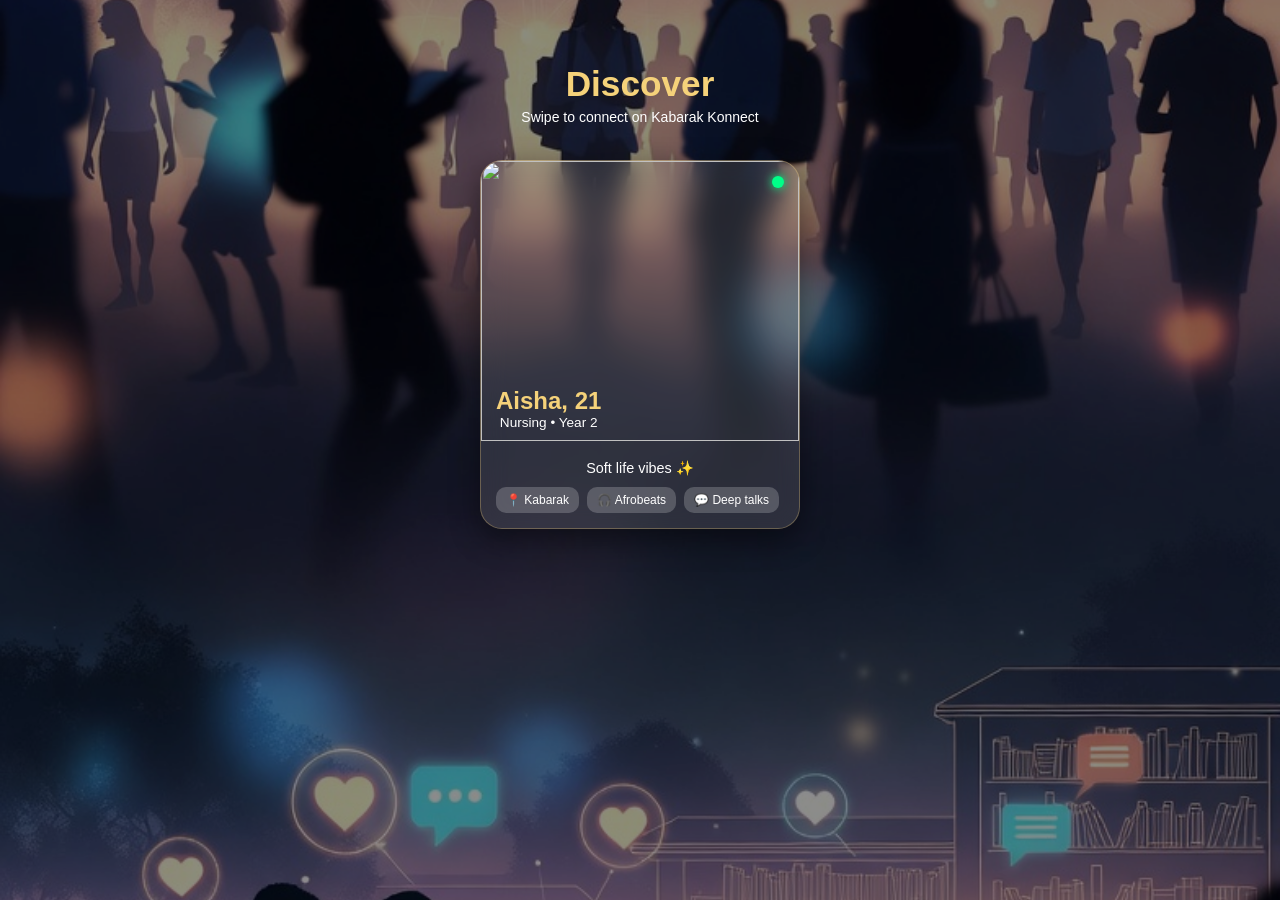
==== Discover.html @ ae92e22b "added discover page" ====
<!DOCTYPE html>
<html lang="en">
<head>
<meta charset="UTF-8">
<meta name="viewport" content="width=device-width,initial-scale=1.0">
<title>Discover</title>

<link rel="stylesheet" href="style.css">
</head>
<body>

<h1>Discover</h1>
<p class="subtitle">Swipe to connect on Kabarak Konnect</p>

<div class="discover-card" id="card">

<div class="image-container">
<img id="profileImage" src="aisha.jpg">

<div class="online-dot"></div>

<div class="overlay-info">
<h2 id="name"></h2>
<p id="meta"></p>
</div>

</div>

<div class="details">

<p id="bio"></p>

<div class="extra">
<span id="tag1"></span>
<span id="tag2"></span>
<span id="tag3"></span>
</div>

</div>

</div>


<script>

const card=document.getElementById("card");

const profiles=[

{
name:"Aisha, 21",
course:"Nursing",
year:"Year 2",
bio:"Soft life vibes ✨",
img:"aisha.jpg",
tags:["📍 Kabarak","🎧 Afrobeats","💬 Deep talks"]
},

{
name:"Brenda, 22",
course:"Law",
year:"Year 3",
bio:"Coffee and deep talks ☕",
img:"brenda.jpg",
tags:["📚 Reading","☕ Coffee","💬 Conversations"]
},

{
name:"Faith, 20",
course:"Computer Science",
year:"Year 1",
bio:"Tech girl energy 💻",
img:"faith.jpg",
tags:["💻 Coding","🎵 Music","❤️ Chill"]
}

];

let current=0;
let startX=0;


/* LOAD PROFILE */
function renderProfile(){

let p=profiles[current];

document.getElementById("name").textContent=p.name;

document.getElementById("meta").textContent=
p.course+" • "+p.year;

document.getElementById("bio").textContent=p.bio;

document.getElementById("profileImage").src=p.img;

document.getElementById("tag1").textContent=p.tags[0];
document.getElementById("tag2").textContent=p.tags[1];
document.getElementById("tag3").textContent=p.tags[2];

}


/* NEXT PROFILE */
function nextProfile(){

current++;

if(current>=profiles.length){
current=0;
}

renderProfile();

card.style.transition="none";
card.style.transform="translateX(0)";

setTimeout(function(){
card.style.transition=".3s";
},30);

}


/* SWIPE */
card.addEventListener("touchstart",function(e){

startX=e.touches[0].clientX;

});

card.addEventListener("touchend",function(e){

let diff=
e.changedTouches[0].clientX-startX;

if(Math.abs(diff)>80){

let dir=diff>0?1:-1;

card.style.transition=".35s";

card.style.transform=
`translateX(${dir*500}px)
rotate(${dir*20}deg)`;

setTimeout(nextProfile,350);

}

});


renderProfile();

</script>

</body>
</html>
---- style.css ----
/* =========================
   KABARAK KONNECT THEME CSS
   ========================= */

/* General page setup */
body {
    margin: 0;
    padding: 0;
    font-family: Arial, sans-serif;
    background: linear-gradient(135deg, #3b0a0a, #7a0f1e);
    height: 100vh;
    display: flex;
    flex-direction: column;
    align-items: center;
    justify-content: center;
    color: #fff;
}

/* Headings */
h1 {
    margin-bottom: 5px;
    font-size: 2.2rem;
    text-align: center;
    color: #f5d27a;
}

/* Paragraphs */
p {
    margin-top: 0;
    margin-bottom: 20px;
    opacity: 0.9;
    text-align: center;
}

/* =========================
   FORM STYLING (LOGIN/SIGNUP)
   ========================= */

form {
    background: rgba(255, 255, 255, 0.12);
    padding: 25px;
    border-radius: 15px;
    backdrop-filter: blur(10px);
    width: 300px;
    box-shadow: 0 8px 25px rgba(0, 0, 0, 0.4);
    border: 1px solid rgba(245, 210, 122, 0.3);
}

/* Inputs */
input {
    width: 100%;
    padding: 10px;
    margin-top: 5px;
    margin-bottom: 15px;
    border: none;
    border-radius: 8px;
    outline: none;
}

/* Submit button */
button {
    width: 100%;
    padding: 10px;
    background: #f5d27a;
    border: none;
    border-radius: 8px;
    color: #3b0a0a;
    font-size: 1rem;
    cursor: pointer;
    transition: 0.3s ease;
    font-weight: bold;
}

button:hover {
    background: #ffe08a;
    transform: scale(1.03);
}

/* Links */
a {
    color: #f5d27a;
    font-weight: bold;
    text-decoration: none;
}

a:hover {
    text-decoration: underline;
}

/* =========================
   INDEX PAGE BUTTONS FIX
   ========================= */

.btn {
    display: inline-block;
    padding: 12px 20px;
    margin: 10px;
    background: #f5d27a;
    color: #3b0a0a;
    font-weight: bold;
    text-decoration: none;
    border-radius: 10px;
    transition: 0.3s ease;
    text-align: center;
}

.btn:hover {
    background: #ffe08a;
    transform: scale(1.05);
}

.btn.secondary {
    background: transparent;
    border: 2px solid #f5d27a;
    color: #f5d27a;
}

.btn.secondary:hover {
    background: #f5d27a;
    color: #3b0a0a;
}

/* =========================
   BACKGROUND IMAGE
   ========================= */

body {
    background: url("kabarak.jpg") no-repeat center center/cover;
    position: relative;
}

/* Dark overlay for readability */
.overlay {
    position: fixed;
    width: 100%;
    height: 100%;
    background: rgba(59, 10, 10, 0.6);
    top: 0;
    left: 0;
    z-index: 0;
}

/* Center container */
.container {
    position: relative;
    z-index: 1;
}

/* =========================
   CARD DESIGN (LIKE IMAGE)
   ========================= */

.card {
    background: #f5f0e6;
    padding: 25px;
    border-radius: 20px;
    width: 320px;
    text-align: center;
    box-shadow: 0 10px 30px rgba(0,0,0,0.4);
}

/* Logo text */
.logo {
    color: #7a0f1e;
    font-size: 1.8rem;
    margin-bottom: 10px;
}

/* Tagline */
.tagline {
    font-weight: bold;
    color: #333;
}

/* Subtext */
.subtext {
    font-size: 0.9rem;
    color: #555;
}

/* Buttons container */
.buttons {
    display: flex;
    flex-direction: column;
    gap: 10px;
    margin-top: 20px;
}

/* SIGNUP button */
.btn.signup {
    background: #7a0f1e;
    color: white;
    border-radius: 10px;
    padding: 12px;
}

/* LOGIN button */
.btn.login {
    background: transparent;
    border: 2px solid #7a0f1e;
    color: #7a0f1e;
    border-radius: 10px;
    padding: 12px;
}

/* Footer */
.footer {
    font-size: 0.7rem;
    margin-top: 15px;
    color: #555;
}
/* =========================
   FIX INPUT VISIBILITY
   ========================= */

input {
    background: #ffffff;
    color: #000;
    border: 1px solid #ccc;
}

/* Make placeholder text visible */
input::placeholder {
    color: #555;
}

/* Labels more visible */
label {
    color: #f5d27a;
    font-weight: bold;
}

/* Fix form contrast */
form {
    background: rgba(0, 0, 0, 0.5); /* darker instead of white glass */
}

/* Fix text inside forms */
form p {
    color: #fff;
}
/* =========================
   AUTH PAGES MATCH HOMEPAGE
   ========================= */

/* Same background as homepage */
body {
    background: url("kabarak.jpg") no-repeat center center/cover;
    position: relative;
}

/* Overlay for readability */
body::before {
    content: "";
    position: fixed;
    width: 100%;
    height: 100%;
    background: rgba(59, 10, 10, 0.6);
    top: 0;
    left: 0;
    z-index: 0;
}

/* Keep content above overlay */
.container {
    position: relative;
    z-index: 1;
      
  
}

/* Card (same as homepage) */
.card {
    background: #f5f0e6;
    padding: 25px;
    border-radius: 20px;
    width: 320px;
    text-align: center;
    box-shadow: 0 10px 30px rgba(0,0,0,0.4);
}

/* Fix form layout inside card */
form {
    background: transparent;
    box-shadow: none;
    padding: 0;
}

/* Inputs styled clean */
input {
    background: #fff;
    color: #000;
    border: 1px solid #ccc;
}

/* Button inside form */
button {
    background: #7a0f1e;
    color: white;
}

button:hover {
    background: #5c0b16;
}

/* Links */
.card a {
    color: #7a0f1e;
}
/* =========================
   REMOVE YELLOW ON AUTH PAGES
   ========================= */

/* Headings inside card */
.card h1 {
    color: #7a0f1e; /* maroon */
}

/* Labels */
label {
    color: #333; /* dark instead of gold */
}

/* Form text */
.card p {
    color: #555;
}

/* Links */
.card a {
    color: #7a0f1e;
}

/* Buttons */
button {
    background: #7a0f1e;
    color: white;
}

button:hover {
    background: #5c0b16;
}
body {
    background-image: url("kabarak.jpg");
    background-size: cover;        /* makes it fill screen */
    background-position: center;   /* centers image */
    background-repeat: no-repeat;  /* no tiling */
}

.photo-grid{
margin-bottom:20px;
}

.photo-note{
margin-bottom:10px;
font-size:14px;
}

.main-photo{
height:150px;
border:2px dashed maroon;
border-radius:20px;
display:flex;
justify-content:center;
align-items:center;
margin-bottom:12px;
font-weight:bold;
}

.small-grid{
display:grid;
grid-template-columns:1fr 1fr;
gap:10px;
}

.small-box{
height:75px;
border:2px dashed maroon;
border-radius:16px;
display:flex;
justify-content:center;
align-items:center;
font-size:28px;
font-weight:bold;
}

select,
textarea{
width:100%;
padding:14px;
margin-bottom:15px;
border-radius:12px;
border:1px solid #ccc;
}

textarea{
height:90px;
resize:none;
}
body {
  margin: 0;
  font-family: Arial;
  color: white;

  background-image: url("kabarak.jpg");
  background-size: cover;
  background-position: center;
  background-attachment: fixed;
}

/* dark overlay for readability */
body::before {
  content: "";
  position: fixed;
  inset: 0;
  background: rgba(0,0,0,0.55);
  z-index: -1;
}

.hint {
  text-align: center;
  margin-top: 15px;
  opacity: 0.8;
}

/* card */
.card {
  width: 320px;
  margin: 40px auto;
  padding: 18px;
  border-radius: 22px;

  background: rgba(255, 255, 255, 0.08);
  backdrop-filter: blur(18px);
  -webkit-backdrop-filter: blur(18px);

  border: 1px solid rgba(255, 255, 255, 0.15);
  text-align: center;
}

/* image */
.img-box {
  position: relative;
}

.card img {
  width: 100%;
  height: 340px;
  object-fit: cover;
  border-radius: 18px;
}

/* gradient overlay */
.img-overlay {
  position: absolute;
  inset: 0;
  background: linear-gradient(to top, rgba(0,0,0,0.6), transparent);
  border-radius: 18px;
}

/* online dot */
.online {
  position: absolute;
  bottom: 12px;
  right: 12px;
  width: 14px;
  height: 14px;
  background: limegreen;
  border-radius: 50%;
  border: 2px solid white;
}

h2 {
  margin: 10px 0 5px;
}

.meta {
  font-size: 13px;
  opacity: 0.8;
}

p {
  font-size: 14px;
  opacity: 0.9;
}

/* tags */
.tags span {
  display: inline-block;
  margin: 5px;
  padding: 4px 8px;
  background: rgba(255,255,255,0.1);
  border-radius: 10px;
  font-size: 12px;
}

/* actions */
.actions {
  display: flex;
  gap: 8px;
  margin-top: 15px;
}

.actions button {
  flex: 1;
  padding: 10px;
  border-radius: 12px;
  border: none;
  cursor: pointer;
  color: white;
  background: rgba(255,255,255,0.1);
  backdrop-filter: blur(10px);
}

.hi {
  border: 1px solid rgba(0,200,255,0.4);
}

.gif {
  border: 1px solid rgba(255,0,200,0.4);
}

.message {
  margin-top: 12px;
  width: 100%;
  padding: 10px;
  border-radius: 12px;
  border: none;
  background: rgba(0,0,0,0.3);
  color: white;
}
body {
  color: white;
}
.faded, .muted, .hint, .meta {
  color: rgba(255, 255, 255, 0.9) !important;
  opacity: 1 !important;
}
p, span {
  opacity: 1;
}
.card {
  width: 320px;
  margin: 40px auto;
  padding: 18px;
  border-radius: 22px;

  /* true glass (kept transparent, not dark) */
  background: rgba(255, 255, 255, 0.10);

  /* stronger blur for depth */
  backdrop-filter: blur(18px);
  -webkit-backdrop-filter: blur(18px);

  /* clearer edge so it doesn't blend into background */
  border: 1px solid rgba(255, 255, 255, 0.25);

  /* subtle depth without killing glass feel */
  box-shadow: 0 8px 25px rgba(0, 0, 0, 0.35);

  text-align: center;
}
.card h2 {
  text-shadow: 0 2px 8px rgba(0,0,0,0.4);
}

.card p, .card span {
  text-shadow: 0 1px 4px rgba(0,0,0,0.35);
}
body {
  margin: 0;
  font-family: Arial;

  background-image: url("kabarak.jpg");
  background-size: cover;
  background-position: center;
  background-attachment: fixed;

  color: white;
  position: relative;
}
body::before {
  content: "";
  position: fixed;
  inset: 0;

  /* THIS balances your image */
  background: rgba(0, 0, 0, 0.45);

  z-index: -1;
}
.card {
  background: rgba(255, 255, 255, 0.10);
  backdrop-filter: blur(18px);
  -webkit-backdrop-filter: blur(18px);

  border: 1px solid rgba(255, 255, 255, 0.25);
  box-shadow: 0 8px 25px rgba(0, 0, 0, 0.35);

  border-radius: 22px;
  padding: 18px;
}
/* =========================
   🔥 FINAL UI POLISH (PREMIUM LOOK)
   ========================= */

/* Fix sizing globally */
* {
    box-sizing: border-box;
}

/* Improve card (glass effect) */
.card {
    width: 90%;
    max-width: 340px;
    margin: 40px auto;
    padding: 20px;
    border-radius: 24px;

    background: rgba(255, 255, 255, 0.12);
    backdrop-filter: blur(20px);
    -webkit-backdrop-filter: blur(20px);

    border: 1px solid rgba(255, 255, 255, 0.25);

    box-shadow: 
        0 8px 25px rgba(0, 0, 0, 0.35),
        inset 0 1px 1px rgba(255,255,255,0.2);
}

/* Fix ALL inputs properly */
.card input,
.card select,
.card textarea {
    width: 100%;
    padding: 14px;
    margin-bottom: 14px;

    border-radius: 12px;
    border: none;
    outline: none;

    background: rgba(255, 255, 255, 0.9);
    color: #000;

    font-size: 14px;
}

/* Placeholder styling */
.card input::placeholder,
.card textarea::placeholder {
    color: #666;
}

/* Labels */
.card label {
    display: block;
    text-align: left;
    margin-bottom: 5px;
    font-size: 13px;
    color: rgba(255,255,255,0.85);
}

/* Button upgrade */
.card button {
    width: 100%;
    padding: 14px;
    border-radius: 14px;
    border: none;

    background: linear-gradient(135deg, #7a0f1e, #a3152b);
    color: white;

    font-size: 15px;
    font-weight: bold;
    cursor: pointer;

    transition: all 0.25s ease;
}

/* Button hover */
.card button:hover {
    transform: scale(1.03);
    box-shadow: 0 5px 15px rgba(0,0,0,0.3);
}

/* Button press effect */
.card button:active {
    transform: scale(0.97);
}

/* Smooth focus effect */
.card input:focus,
.card textarea:focus,
.card select:focus {
    box-shadow: 0 0 0 2px rgba(122, 15, 30, 0.4);
}

/* Better spacing for form */
.card form {
    display: flex;
    flex-direction: column;
}

/* Improve text readability inside card */
.card h1, 
.card h2 {
    text-shadow: 0 2px 10px rgba(0,0,0,0.4);
}

.card p {
    font-size: 14px;
    opacity: 0.9;
}

/* Smooth animation when page loads */
.card {
    animation: fadeIn 0.5s ease;
}

@keyframes fadeIn {
    from {
        opacity: 0;
        transform: translateY(15px);
    }
    to {
        opacity: 1;
        transform: translateY(0);
    }
}
/* =========================
   FIX CARD CENTERING ISSUE
   ========================= */

/* Make container properly center its content */
.container {
    display: flex;
    justify-content: center;
    align-items: center;
}

/* Fix card positioning */
.card {
    width: 100%;
    max-width: 320px;
    margin: 0 auto; /* 🔥 forces center horizontally */
}

/* Prevent overflow from anything inside */
.card * {
    max-width: 100%;
}
/* =========================
   🔥 PRECISION ALIGNMENT FIX
   ========================= */

/* Force strict boundaries inside card */
.card {
    overflow: hidden; /* prevents anything from leaking out */
}

/* Fix labels alignment perfectly */
.card label {
    display: block;
    width: 100%;
    padding: 0;
    margin: 8px 0 4px 0;
}

/* Fix inputs + textarea + select */
.card input,
.card select,
.card textarea {
    width: 100%;
    margin: 0 0 12px 0;
    padding: 12px;
}

/* Fix button EXACT alignment */
.card button {
    width: 100%;
    margin: 10px 0 0 0;
    padding: 12px;
}

/* Remove any accidental shifting */
.card form {
    width: 100%;
    margin: 0;
    padding: 0;
}
/* =========================
   🔥 COMPACT LOGIN FORM
   ========================= */

/* Reduce card height */
.card {
    padding: 16px; /* was bigger before */
    max-width: 300px; /* slightly tighter */
}

/* Reduce form spacing */
.card form {
    gap: 6px;
}

/* Tighten labels */
.card label {
    margin: 6px 0 2px 0;
    font-size: 12px;
}

/* Tighten inputs */
.card input {
    padding: 10px;
    margin-bottom: 8px;
    font-size: 14px;
}

/* Tighten button */
.card button {
    margin-top: 6px;
    padding: 11px;
    font-size: 14px;
}

/* Reduce paragraph spacing (like "Already have an account") */
.card p {
    margin: 8px 0;
    font-size: 13px;
}
/* =========================
   COMPACT FORM (LOGIN PAGE)
   ========================= */

.compact-form {
    padding: 20px; /* slightly smaller */
}

.compact-form input {
    margin-bottom: 10px; /* reduced from 15px */
    padding: 9px;
}

.compact-form label {
    font-size: 0.85rem;
    margin-bottom: 3px;
    display: block;
}

.compact-form button {
    margin-top: 10px;
}
/* FORCE compact spacing for login */
.compact-form input {
    margin-bottom: 8px !important;
}

.compact-form form {
    padding: 20px !important;
}
/* LOGIN FORM COMPACT FIX */
form.compact-form input {
    margin-bottom: 8px;
}

form.compact-form {
    padding: 20px;
}
/* COMPACT LOGIN FORM - REAL FIX */
form.compact-form {
    padding: 18px;
}

form.compact-form p {
    margin-bottom: 10px;
}

form.compact-form input {
    margin-bottom: 8px;
    padding: 8px;
}

form.compact-form label {
    font-size: 0.85rem;
    margin-bottom: 3px;
}

form.compact-form button {
    margin-top: 8px;
}
form.compact-form h1 {
    font-size: 1.8rem;
    margin-bottom: 5px;
}
/* =========================
   SIGNUP FORM - SLIGHTLY MORE SPACING
   ========================= */

form.signup-form {
    padding: 28px; /* was 25px */
}

form.signup-form input {
    margin-bottom: 18px; /* was 15px */
    padding: 11px;
}

form.signup-form p {
    margin-bottom: 25px; /* was 20px */
}

form.signup-form button {
    margin-top: 12px;
}
/* =========================
   DISCOVER PAGE STYLES
   ========================= */

.discover-card {
    width: 320px;
    border-radius: 20px;
    overflow: hidden;

    background: rgba(255, 255, 255, 0.12);
    backdrop-filter: blur(12px);
    border: 1px solid rgba(245, 210, 122, 0.3);

    box-shadow: 0 10px 30px rgba(0,0,0,0.4);

    position: relative;
    transition: transform 0.3s ease;
}

/* IMAGE */
.image-container {
    position: relative;
}

.image-container img {
    width: 100%;
    height: 280px;
    object-fit: cover;
}

/* NAME OVERLAY */
.overlay-info {
    position: absolute;
    bottom: 10px;
    left: 15px;
    color: white;
}

.overlay-info h2 {
    margin: 0;
    color: #f5d27a;
}

.overlay-info p {
    margin: 0;
    font-size: 0.85rem;
}

/* ONLINE DOT */
.online-dot {
    position: absolute;
    top: 15px;
    right: 15px;
    width: 12px;
    height: 12px;
    background: #00ff88;
    border-radius: 50%;
    box-shadow: 0 0 10px #00ff88;
}

/* DETAILS */
.details {
    padding: 15px;
}

.details p {
    font-size: 0.9rem;
    margin-bottom: 10px;
}

/* EXTRA TAGS */
.extra {
    display: flex;
    flex-wrap: wrap;
    gap: 8px;
}

.extra span {
    background: rgba(255,255,255,0.2);
    padding: 5px 10px;
    border-radius: 10px;
    font-size: 0.75rem;
}
/* =========================
   DISCOVER PAGE LAYOUT FIX
   ========================= */

/* Fix container stacking */
.container {
    display: flex;
    flex-direction: column;
    align-items: center;
}

/* Ensure headings sit on top */
.container h1,
.container p {
    text-align: center;
    width: 100%;
}

/* Add spacing between text and card */
.discover-card {
    margin-top: 10px;
}

/* Override body centering (important) */
body {
    justify-content: flex-start;
    padding-top: 40px;
}
/* =========================
   SWIPE FIX (LOCK PAGE)
   ========================= */

/* Stop sideways scrolling */
body {
    overflow-x: hidden;
}

/* Make sure the card handles all touch gestures */
.discover-card {
    touch-action: none; /* 🔥 key fix */
}
body{
overflow-x:hidden;
}

.subtitle{
text-align:center;
margin-bottom:25px;
color:white;
}

.discover-card{

width:320px;
border-radius:22px;
overflow:hidden;

background:rgba(255,255,255,.12);
backdrop-filter:blur(14px);

border:1px solid rgba(245,210,122,.3);

box-shadow:0 10px 30px rgba(0,0,0,.45);

touch-action:none;

transition:transform .3s ease;

margin-top:10px;
}

.image-container{
position:relative;
}

.image-container img{
width:100%;
height:280px;
object-fit:cover;
}

.online-dot{
position:absolute;
top:15px;
right:15px;

width:12px;
height:12px;

background:#00ff88;
border-radius:50%;
box-shadow:0 0 10px #00ff88;
}

.overlay-info{
position:absolute;
bottom:15px;
left:15px;
color:white;
}

.overlay-info h2{
color:#f5d27a;
margin:0;
}

.overlay-info p{
margin:0;
font-size:.85rem;
}

.details{
padding:15px;
}

.extra{
display:flex;
flex-wrap:wrap;
gap:8px;
}

.extra span{
background:rgba(255,255,255,.2);
padding:6px 10px;
border-radius:10px;
font-size:.75rem;
}
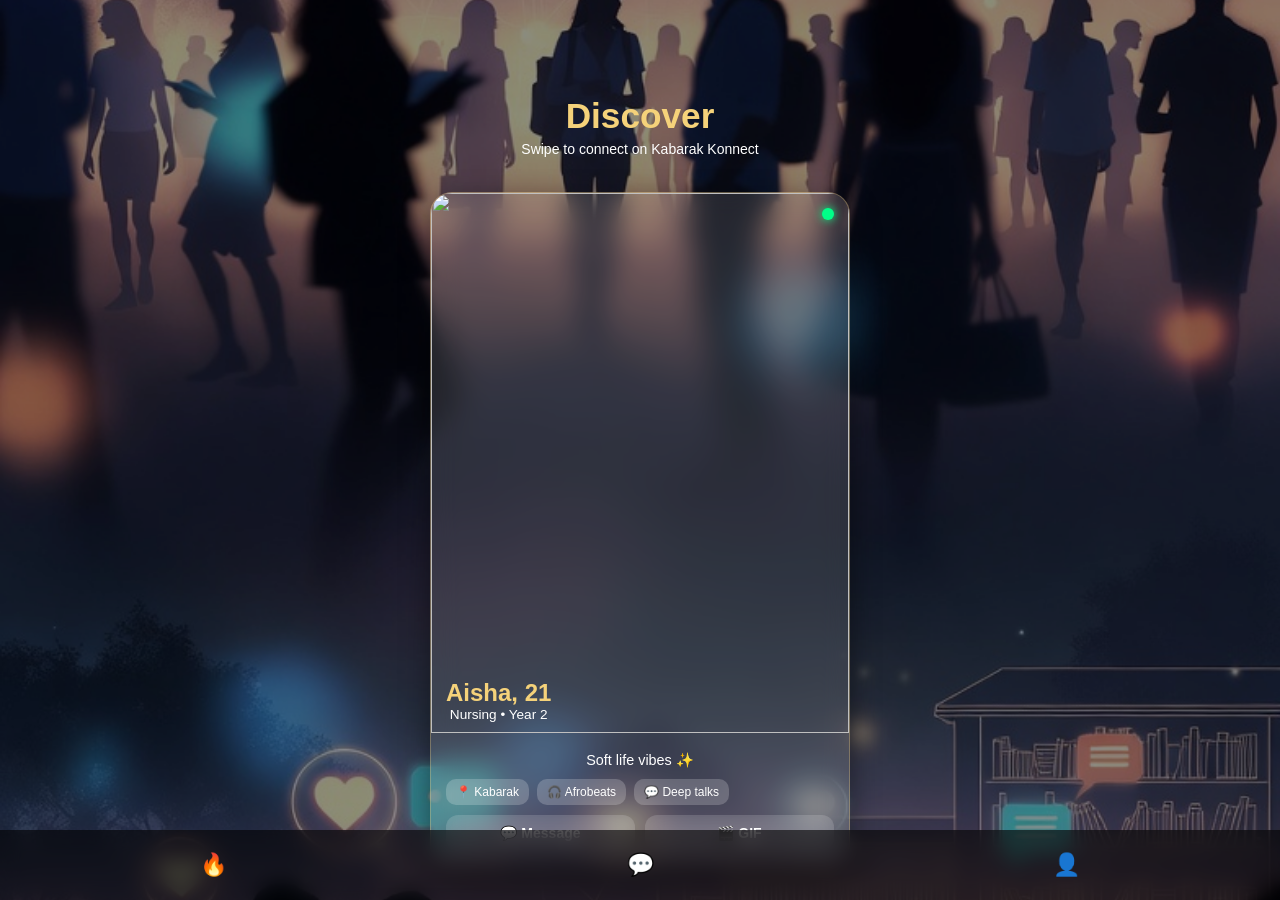
==== commit f8f2ceb3: "first polish" ====
--- a/Discover.html
+++ b/Discover.html
@@ -2,7 +2,7 @@
 <html lang="en">
 <head>
 <meta charset="UTF-8">
-<meta name="viewport" content="width=device-width,initial-scale=1.0">
+<meta name="viewport" content="width=device-width, initial-scale=1.0">
 <title>Discover</title>
 
 <link rel="stylesheet" href="style.css">
@@ -14,30 +14,41 @@
 
 <div class="discover-card" id="card">
 
-<div class="image-container">
-<img id="profileImage" src="aisha.jpg">
+    <div class="image-container">
+        <img id="profileImage" src="aisha.jpg">
 
-<div class="online-dot"></div>
+        <div class="online-dot"></div>
 
-<div class="overlay-info">
-<h2 id="name"></h2>
-<p id="meta"></p>
-</div>
+        <div class="overlay-info">
+            <h2 id="name"></h2>
+            <p id="meta"></p>
+        </div>
+    </div>
+
+    <div class="details">
+        <p id="bio"></p>
+
+        <div class="extra">
+            <span id="tag1"></span>
+            <span id="tag2"></span>
+            <span id="tag3"></span>
+        </div>
+
+        <!-- 🔥 ADDED BUTTONS -->
+        <div class="actions">
+            <button class="message-btn">💬 Message</button>
+            <button class="gif-btn">🎬 GIF</button>
+        </div>
+
+    </div>
 
 </div>
 
-<div class="details">
-
-<p id="bio"></p>
-
-<div class="extra">
-<span id="tag1"></span>
-<span id="tag2"></span>
-<span id="tag3"></span>
-</div>
-
-</div>
-
+<!-- 🔥 BOTTOM NAV -->
+<div class="bottom-nav">
+    <button>🔥</button>
+    <button>💬</button>
+    <button>👤</button>
 </div>
 
 
@@ -124,9 +135,7 @@
 
 /* SWIPE */
 card.addEventListener("touchstart",function(e){
-
 startX=e.touches[0].clientX;
-
 });
 
 card.addEventListener("touchend",function(e){
--- a/style.css
+++ b/style.css
@@ -1122,4 +1122,89 @@
 padding:6px 10px;
 border-radius:10px;
 font-size:.75rem;
+}
+/* =========================
+   🔥 FORCE CENTER ALL PANELS
+   ========================= */
+
+body {
+    display: flex;
+    justify-content: center;
+    align-items: center;
+    min-height: 100vh;
+}
+
+/* Ensure container fills screen properly */
+.container {
+    width: 100%;
+    display: flex;
+    justify-content: center;
+    align-items: center;
+}
+
+/* Optional: prevent vertical stacking issues */
+.card {
+    margin: 0 auto;
+}
+/* 🔥 MAKE DISCOVER CARD WIDER */
+.discover-card {
+    width: 95% !important;     /* almost full screen */
+    max-width: 420px !important; /* keeps it clean on larger screens */
+}
+
+/* Make image scale with new width */
+.image-container img {
+    height: 60vh !important; /* makes image fill most of screen */
+}
+/* 🔥 ACTION BUTTONS */
+.actions {
+    display: flex;
+    gap: 10px;
+    margin-top: 10px;
+}
+
+.message-btn, .gif-btn {
+    flex: 1;
+    padding: 10px;
+    border-radius: 12px;
+    border: none;
+
+    font-size: 14px;
+    font-weight: bold;
+    color: white;
+
+    cursor: pointer;
+}
+
+/* button styles */
+.message-btn {
+    background: linear-gradient(135deg, #00c6ff, #0072ff);
+}
+
+.gif-btn {
+    background: rgba(255,255,255,0.2);
+}
+
+
+/* 🔥 BOTTOM NAV BAR */
+.bottom-nav {
+    position: fixed;
+    bottom: 0;
+    left: 0;
+    width: 100%;
+
+    display: flex;
+    justify-content: space-around;
+    padding: 12px 0;
+
+    background: rgba(0,0,0,0.6);
+    backdrop-filter: blur(10px);
+}
+
+.bottom-nav button {
+    background: none;
+    border: none;
+    color: white;
+    font-size: 22px;
+    cursor: pointer;
 }
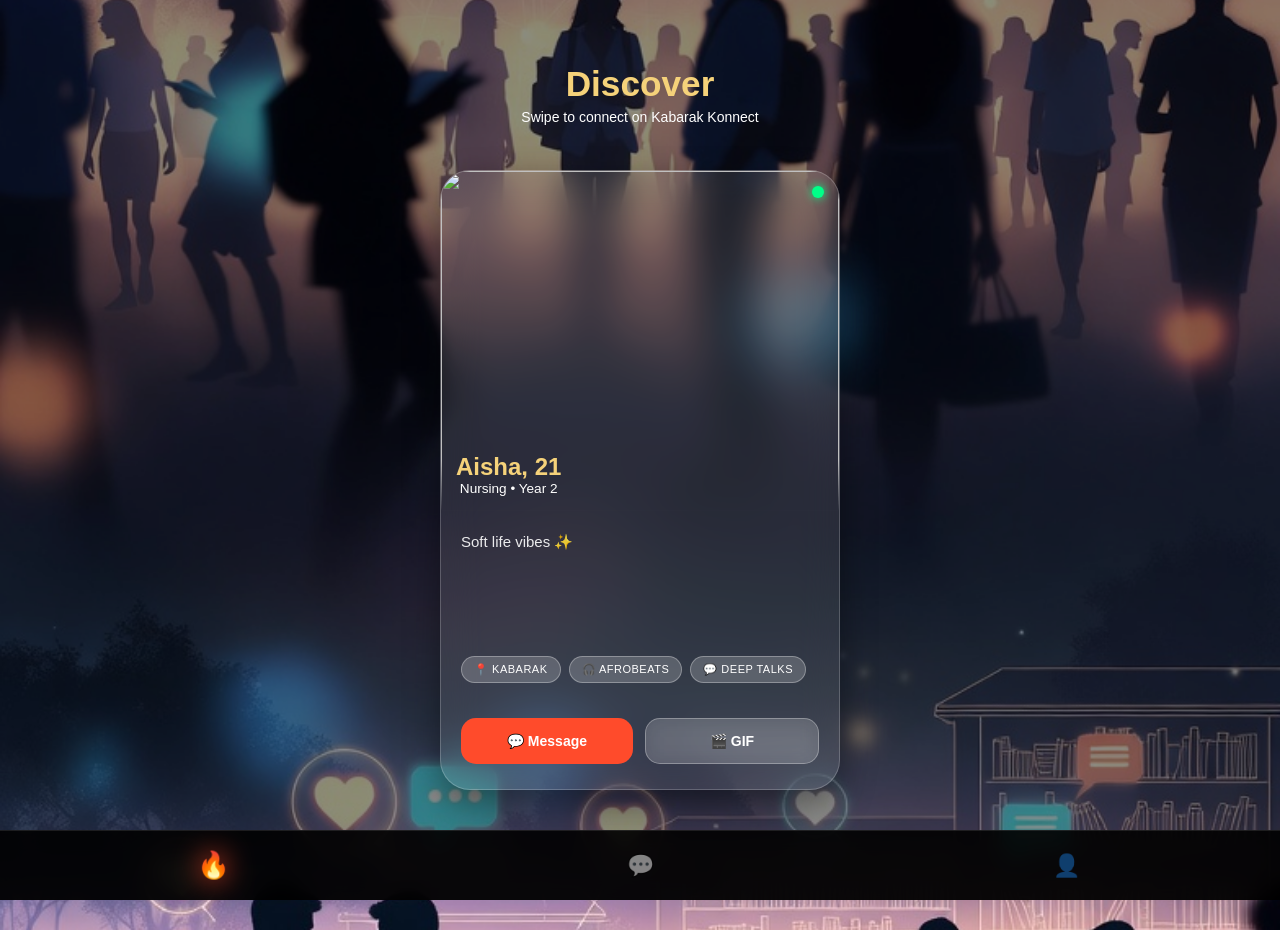
==== commit 4c4ec4a1: "second commit" ====
--- a/Discover.html
+++ b/Discover.html
@@ -46,10 +46,11 @@
 
 <!-- 🔥 BOTTOM NAV -->
 <div class="bottom-nav">
-    <button>🔥</button>
-    <button>💬</button>
-    <button>👤</button>
+    <button class="nav-btn active" onclick="location.href='discover.html'">🔥</button>
+    <button class="nav-btn">💬</button>
+    <button class="nav-btn">👤</button>
 </div>
+
 
 
 <script>
--- a/style.css
+++ b/style.css
@@ -1207,4 +1207,490 @@
     color: white;
     font-size: 22px;
     cursor: pointer;
-}+}
+/* 1. Add padding to the body so the card doesn't hide behind the nav */
+body {
+    padding-bottom: 100px; 
+    display: flex;
+    flex-direction: column;
+    align-items: center;
+}
+
+/* 2. Style the navigation bar to be fixed and clear */
+.bottom-nav {
+    position: fixed;
+    bottom: 0;
+    left: 0;
+    width: 100%;
+    height: 70px;
+    background: rgba(0, 0, 0, 0.9); /* Darker for better contrast */
+    backdrop-filter: blur(10px);
+    display: flex;
+    justify-content: space-around;
+    align-items: center;
+    border-top: 1px solid rgba(255, 255, 255, 0.1);
+    z-index: 1000;
+}
+
+/* 3. Style the buttons and the "Active" state */
+.nav-btn {
+    background: none;
+    border: none;
+    font-size: 24px;
+    cursor: pointer;
+    opacity: 0.5; /* Dim inactive buttons */
+    transition: 0.3s;
+}
+
+.nav-btn.active {
+    opacity: 1;
+    transform: scale(1.2); /* Makes the fire icon stand out */
+    filter: drop-shadow(0 0 8px #ff4b2b); /* Subtle glow */
+}
+
+/* 4. Ensure the card stays big */
+.discover-card {
+    width: 90%;
+    max-width: 400px;
+    height: 75vh; /* Occupation of 75% of screen height */
+    margin: 20px auto;
+}
+.discover-card {
+    display: flex;
+    flex-direction: column;
+    overflow: hidden; /* Keeps everything inside the rounded corners */
+}
+
+.details {
+    flex-grow: 1; /* Allows the details area to take up remaining space */
+    display: flex;
+    flex-direction: column;
+    justify-content: space-between; /* Spreads content so buttons stay at the bottom */
+    padding: 12px;
+}
+.actions {
+    display: flex;
+    gap: 10px;
+    margin-top: 10px;
+    width: 100%;
+}
+
+.actions button {
+    flex: 1; /* Makes both buttons equal width */
+    padding: 10px;
+    border-radius: 12px;
+    border: none;
+    font-weight: bold;
+    cursor: pointer;
+}
+
+.message-btn {
+    background: #ff4b2b;
+    color: white;
+}
+
+.gif-btn {
+    background: #f0f0f0;
+    color: #333;
+}
+/* =========================================
+   🔥 DISCOVER PAGE LAYOUT FIXES
+   ========================================= */
+
+/* 1. Add space at the bottom of the page so the card doesn't hide behind the nav */
+body {
+    padding-bottom: 100px !important;
+    height: auto !important; 
+    min-height: 100vh;
+}
+
+/* 2. Fix card height and internal distribution */
+.discover-card {
+    height: 75vh !important; /* Keeps the card big */
+    display: flex !important;
+    flex-direction: column !important;
+    justify-content: space-between !important;
+}
+
+/* 3. Cap the image height so it leaves room for buttons */
+.image-container {
+    height: 60% !important; 
+    width: 100% !important;
+}
+
+/* 4. Ensure the details area and buttons are visible */
+.details {
+    height: 40% !important;
+    background: white !important;
+    color: #333 !important;
+    padding: 15px !important;
+    display: flex !important;
+    flex-direction: column !important;
+    justify-content: space-between !important; /* Pushes buttons to the very bottom */
+}
+
+/* 5. Force buttons to display side-by-side at the bottom */
+.actions {
+    display: flex !important;
+    gap: 10px !important;
+    width: 100% !important;
+    margin-top: auto !important;
+}
+
+.message-btn, .gif-btn {
+    flex: 1 !important;
+    padding: 12px !important;
+    border-radius: 12px !important;
+    text-align: center !important;
+}
+
+/* 6. Navigation Active State */
+.nav-btn.active {
+    color: #ff4b2b !important;
+    opacity: 1 !important;
+    transform: scale(1.2) !important;
+    filter: drop-shadow(0 0 8px #ff4b2b) !important;
+}
+/* ============ THE "FINAL FIX" ============ */
+
+/* 1. Reset the body so it doesn't squash the card */
+body {
+    height: auto !important;
+    min-height: 100vh !important;
+    padding-bottom: 100px !important; /* Space for nav bar */
+    display: block !important; /* Allows scrolling if card is long */
+}
+
+/* 2. Make the card flexible (Removes the squashing) */
+.discover-card {
+    height: auto !important; /* Let it grow to fit buttons */
+    min-height: 550px !important; 
+    margin: 20px auto !important;
+    display: flex !important;
+    flex-direction: column !important;
+    background: white !important;
+}
+
+/* 3. Fix the image height so it doesn't take over the whole card */
+.image-container {
+    height: 380px !important; /* Fixed height for image */
+    width: 100% !important;
+}
+
+/* 4. Ensure details area is visible and buttons are at the bottom */
+.details {
+    padding: 20px !important;
+    color: #333 !important;
+    display: flex !important;
+    flex-direction: column !important;
+    gap: 10px !important;
+}
+
+/* 5. Force buttons to be side-by-side */
+.actions {
+    display: flex !important;
+    gap: 10px !important;
+    width: 100% !important;
+    margin-top: 15px !important;
+}
+
+.message-btn, .gif-btn {
+    flex: 1 !important;
+    padding: 15px !important;
+    border-radius: 12px !important;
+    font-weight: bold !important;
+    text-align: center !important;
+}
+
+/* 6. Fix Navigation Bar Active State */
+.nav-btn.active {
+    color: #ff4b2b !important;
+    opacity: 1 !important;
+    transform: scale(1.2) !important;
+}
+/* ============ 💎 GLASS MORPHISM RESTORED ============ */
+
+/* 1. Body setup to allow scrolling and prevent squashing */
+body {
+    height: auto !important;
+    min-height: 100vh !important;
+    padding-bottom: 110px !important; 
+    display: flex !important;
+    flex-direction: column !important;
+    align-items: center !important;
+    justify-content: flex-start !important;
+}
+
+/* 2. The Glass Card */
+.discover-card {
+    background: rgba(255, 255, 255, 0.1) !important; /* Semi-transparent */
+    backdrop-filter: blur(15px) !important; /* Frosted glass effect */
+    -webkit-backdrop-filter: blur(15px) !important;
+    border: 1px solid rgba(255, 255, 255, 0.2) !important;
+    border-radius: 25px !important;
+    width: 92% !important;
+    max-width: 400px !important;
+    height: auto !important;
+    min-height: 580px !important;
+    margin: 20px auto !important;
+    box-shadow: 0 8px 32px 0 rgba(0, 0, 0, 0.37) !important;
+    overflow: hidden !important;
+}
+
+/* 3. Image Container (The top part of the glass) */
+.image-container {
+    height: 380px !important;
+    width: 100% !important;
+    position: relative !important;
+}
+
+#profileImage {
+    width: 100% !important;
+    height: 100% !important;
+    object-fit: cover !important;
+}
+
+/* 4. Details Section (Text and Tags) */
+.details {
+    padding: 20px !important;
+    color: white !important; /* White text looks better on glass */
+    display: flex !important;
+    flex-direction: column !important;
+    gap: 8px !important;
+}
+
+.details #bio {
+    color: rgba(255, 255, 255, 0.9) !important;
+    text-align: left !important;
+}
+
+/* 5. Buttons at the bottom */
+.actions {
+    display: flex !important;
+    gap: 12px !important;
+    width: 100% !important;
+    margin-top: 15px !important;
+}
+
+.message-btn {
+    background: #ff4b2b !important; /* Keep your brand red */
+    color: white !important;
+    border: none !important;
+    flex: 1 !important;
+    padding: 14px !important;
+    border-radius: 12px !important;
+    font-weight: bold !important;
+}
+
+.gif-btn {
+    background: rgba(255, 255, 255, 0.2) !important; /* Glassy button */
+    color: white !important;
+    border: 1px solid rgba(255, 255, 255, 0.3) !important;
+    flex: 1 !important;
+    padding: 14px !important;
+    border-radius: 12px !important;
+    font-weight: bold !important;
+}
+
+/* 6. Active 🔥 Button Glow */
+.nav-btn.active {
+    color: #ff4b2b !important;
+    opacity: 1 !important;
+    transform: scale(1.2) !important;
+    filter: drop-shadow(0 0 10px #ff4b2b) !important;
+}
+/* ============ 💎 FULL CARD GLASS MORPHISM ============ */
+
+/* 1. Body adjustment to prevent overlap */
+body {
+    height: auto !important;
+    min-height: 100vh !important;
+    padding-bottom: 120px !important; 
+    display: flex !important;
+    flex-direction: column !important;
+    align-items: center !important;
+}
+
+/* 2. The Glass Card - Transparent & Blurred */
+.discover-card {
+    background: rgba(255, 255, 255, 0.1) !important; /* See-through base */
+    backdrop-filter: blur(20px) !important; /* Strong frosted effect */
+    -webkit-backdrop-filter: blur(20px) !important;
+    border: 1px solid rgba(255, 255, 255, 0.2) !important;
+    border-radius: 30px !important;
+    width: 92% !important;
+    max-width: 400px !important;
+    height: auto !important;
+    min-height: 600px !important;
+    margin: 20px auto !important;
+    display: flex !important;
+    flex-direction: column !important;
+    overflow: hidden !important;
+    box-shadow: 0 15px 35px rgba(0, 0, 0, 0.4) !important;
+}
+
+/* 3. Image Container (Made slightly shorter to show more glass) */
+.image-container {
+    height: 350px !important;
+    width: 100% !important;
+    position: relative !important;
+    background: transparent !important; /* Ensure image area is also glass */
+}
+
+#profileImage {
+    width: 100% !important;
+    height: 100% !important;
+    object-fit: cover !important;
+    /* Optional: creates a soft fade from image to glass */
+    mask-image: linear-gradient(to bottom, black 85%, transparent 100%);
+    -webkit-mask-image: linear-gradient(to bottom, black 85%, transparent 100%);
+}
+
+/* 4. Details Section */
+.details {
+    background: transparent !important; /* Keep it glass */
+    padding: 20px !important;
+    color: #fff !important;
+    display: flex !important;
+    flex-direction: column !important;
+    flex-grow: 1 !important;
+}
+
+#bio {
+    color: rgba(255, 255, 255, 0.9) !important;
+    font-size: 15px !important;
+    margin-bottom: 10px !important;
+}
+
+/* 5. Buttons Styling */
+.actions {
+    display: flex !important;
+    gap: 12px !important;
+    margin-top: auto !important; /* Always pins buttons to the very bottom */
+    padding-top: 15px !important;
+}
+
+.message-btn {
+    background: #ff4b2b !important;
+    color: white !important;
+    border: none !important;
+    flex: 1 !important;
+    padding: 14px !important;
+    border-radius: 15px !important;
+    font-weight: bold !important;
+}
+
+.gif-btn {
+    background: rgba(255, 255, 255, 0.15) !important;
+    color: white !important;
+    border: 1px solid rgba(255, 255, 255, 0.3) !important;
+    flex: 1 !important;
+    padding: 14px !important;
+    border-radius: 15px !important;
+    font-weight: bold !important;
+}
+
+/* 6. Navigation Bar Glow */
+.nav-btn.active {
+    color: #ff4b2b !important;
+    opacity: 1 !important;
+    transform: scale(1.2) !important;
+    filter: drop-shadow(0 0 12px #ff4b2b) !important;
+}
+/* ============ 📖 DYNAMIC BIO & SPACING FIX ============ */
+
+/* 1. Allow the card to grow for long content */
+.discover-card {
+    height: auto !important;
+    min-height: 620px !important; /* Ensures it still looks "Big" */
+    display: flex !important;
+    flex-direction: column !important;
+}
+
+/* 2. Set a fixed height for the image so it doesn't shrink */
+.image-container {
+    height: 340px !important; 
+    flex-shrink: 0 !important; /* Prevents image from squashing when bio is long */
+}
+
+/* 3. Make the details area flexible */
+.details {
+    flex-grow: 1 !important;
+    display: flex !important;
+    flex-direction: column !important;
+    padding: 20px !important;
+    gap: 15px !important; /* Adds natural breathing room between sections */
+}
+
+/* 4. The Bio Section - Expanded Space */
+#bio {
+    font-size: 15px !important;
+    line-height: 1.5 !important;
+    color: rgba(255, 255, 255, 0.95) !important;
+    margin: 0 !important;
+    min-height: 40px !important; /* Ensures at least 2 lines of space */
+}
+
+/* 5. Move Hobbies (Extra) Down */
+.extra {
+    margin-top: 5px !important; /* Pushes tags away from the bio */
+    display: flex !important;
+    flex-wrap: wrap !important;
+    gap: 8px !important;
+}
+
+.extra span {
+    background: rgba(255, 255, 255, 0.15) !important;
+    padding: 6px 12px !important;
+    border-radius: 20px !important;
+    font-size: 12px !important;
+    border: 1px solid rgba(255, 255, 255, 0.1) !important;
+}
+
+/* 6. Push Buttons to the absolute bottom */
+.actions {
+    margin-top: auto !important; /* Acts like a spring to push buttons down */
+    padding-top: 10px !important;
+}
+/* ============ 📍 HOBBIES POSITIONING FIX ============ */
+
+/* 1. Reset the details flex behavior */
+.details {
+    display: flex !important;
+    flex-direction: column !important;
+    justify-content: flex-start !important; /* Stack from top */
+    gap: 10px !important;
+    min-height: 250px !important; /* Ensures space to move items within */
+}
+
+/* 2. The Bio stays at the top */
+#bio {
+    margin-bottom: 10px !important;
+}
+
+/* 3. The "Spring" - This pushes the hobbies and buttons DOWN */
+.extra {
+    margin-top: auto !important; /* Pushes the tags container to the bottom area */
+    margin-bottom: 15px !important; /* Space between tags and buttons */
+    display: flex !important;
+    flex-wrap: wrap !important;
+    gap: 8px !important;
+}
+
+/* 4. Ensure buttons stay pinned at the very bottom */
+.actions {
+    margin-top: 0 !important; /* Resets previous spring logic */
+    width: 100% !important;
+    padding-bottom: 5px !important;
+}
+
+/* 5. Tag styling for better visibility on glass */
+.extra span {
+    background: rgba(255, 255, 255, 0.2) !important;
+    border: 1px solid rgba(255, 255, 255, 0.3) !important;
+    padding: 6px 12px !important;
+    font-size: 11px !important;
+    text-transform: uppercase !important;
+    letter-spacing: 0.5px !important;
+}
+
